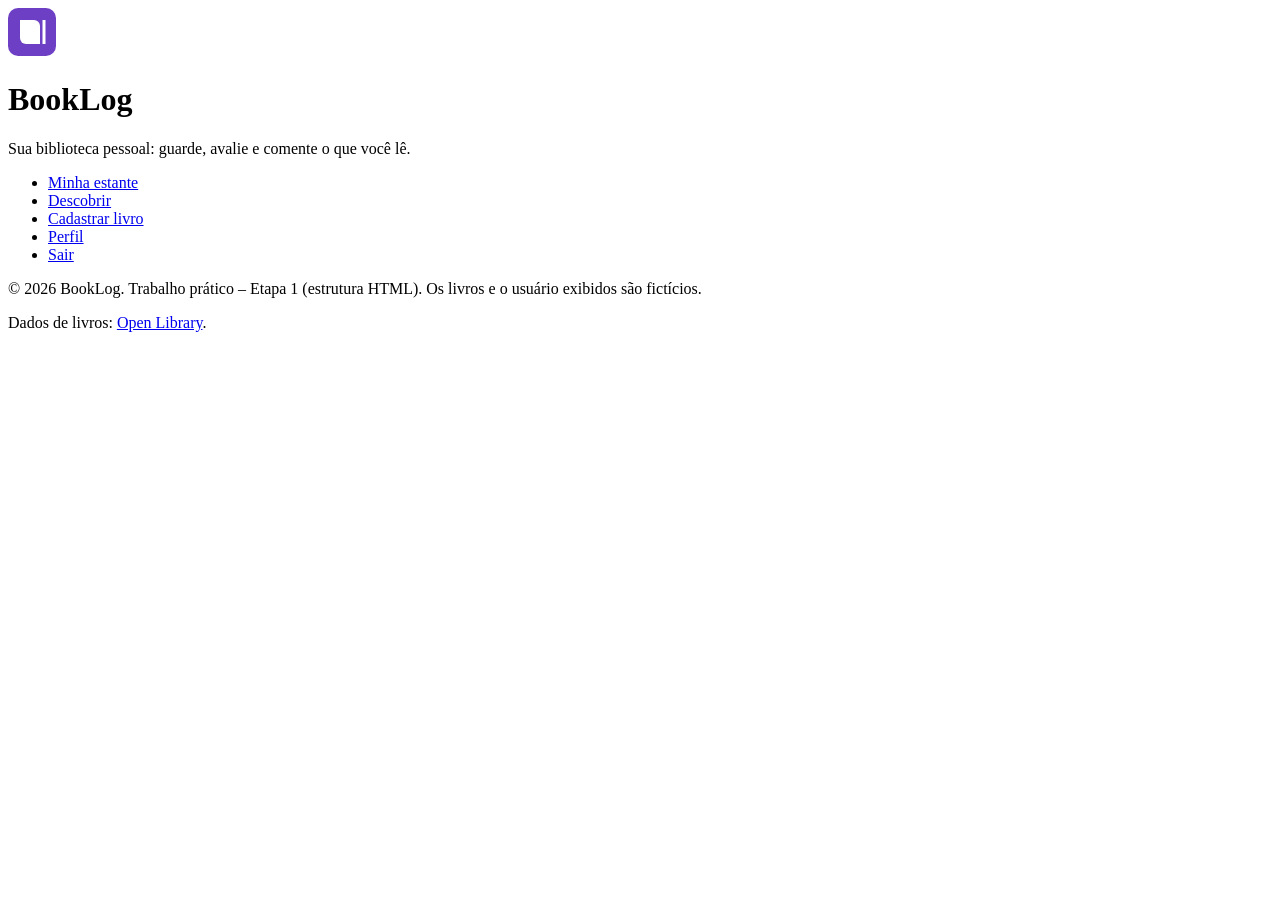
==== index.html @ fb5ba666 "feat: adiciona cabeçalho, navegação e rodapé" ====
<!DOCTYPE html>
<html lang="pt-BR">
<head>
  <meta charset="UTF-8">
  <meta name="viewport" content="width=device-width, initial-scale=1.0">
  <title>Minha estante | BookLog</title>
  <link rel="stylesheet" href="assets/css/style.css">
  <script src="assets/js/script.js" defer></script>
</head>
<body>
    <header>
    <a href="index.html"><img src="assets/img/logo.svg" alt="Logotipo do BookLog" width="48" height="48"></a>
    <div>
      <h1>BookLog</h1>
      <p>Sua biblioteca pessoal: guarde, avalie e comente o que você lê.</p>
    </div>
    <nav aria-label="Navegação principal">
      <ul>
        <li><a href="index.html" aria-current="page">Minha estante</a></li>
        <li><a href="pages/descobrir.html">Descobrir</a></li>
        <li><a href="pages/cadastro.html">Cadastrar livro</a></li>
        <li><a href="pages/perfil.html">Perfil</a></li>
        <li><a href="pages/login.html">Sair</a></li>
      </ul>
    </nav>
  </header>

  <main>
    
  </main>

  <footer>
    <p>&copy; 2026 BookLog. Trabalho prático &ndash; Etapa 1 (estrutura HTML). Os livros e o usuário exibidos são fictícios.</p>
    <p>Dados de livros: <a href="https://openlibrary.org" target="_blank" rel="noopener">Open Library</a>.</p>
  </footer>
</body>
</html>
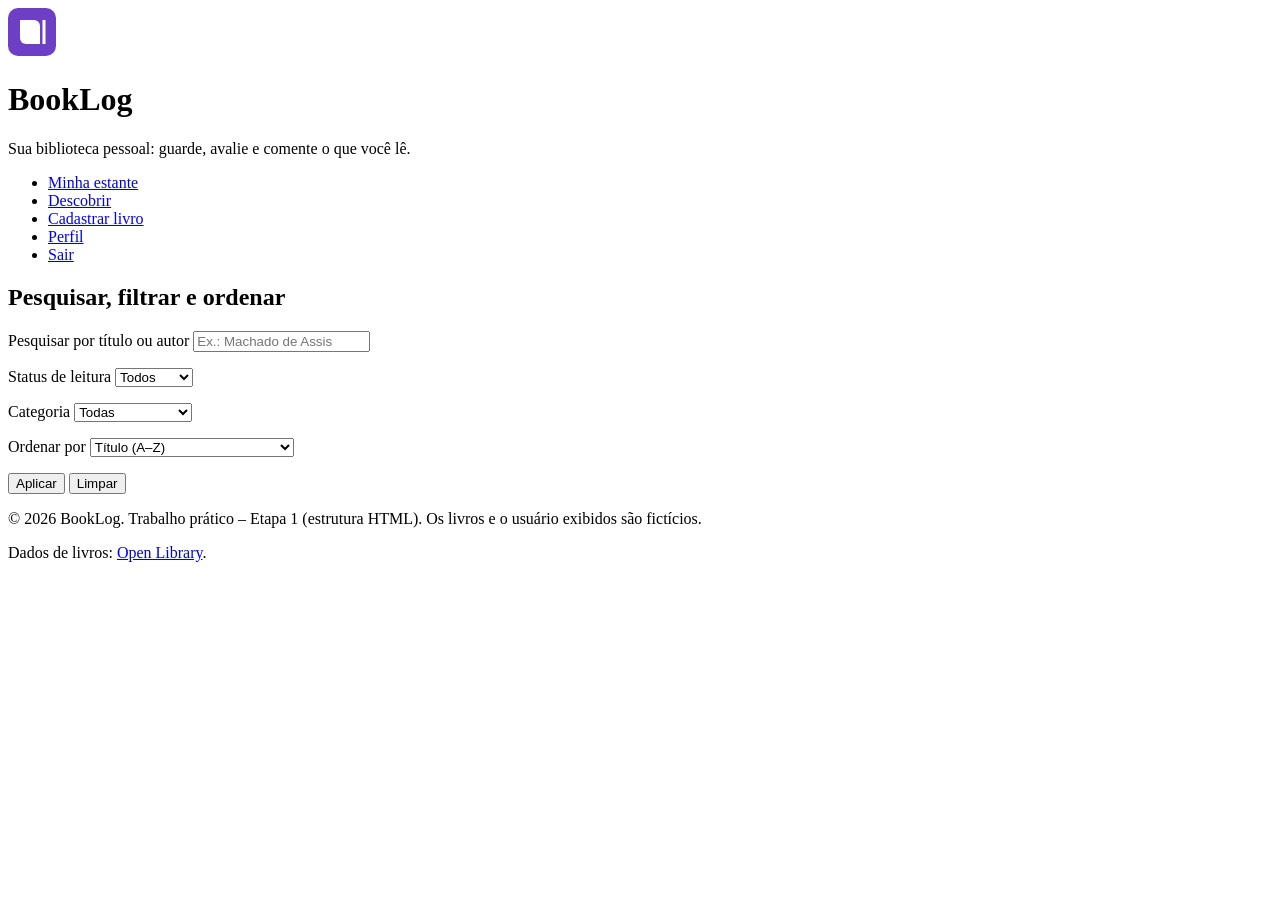
==== commit 08b159e1: "feat: adiciona pesquisa, filtro e ordenação da estante" ====
--- a/index.html
+++ b/index.html
@@ -26,7 +26,47 @@
   </header>
 
   <main>
-    
+          <section aria-labelledby="t-busca">
+      <h2 id="t-busca">Pesquisar, filtrar e ordenar</h2>
+      <form action="#" method="get">
+        <p>
+          <label for="busca">Pesquisar por título ou autor</label>
+          <input type="search" id="busca" name="busca" placeholder="Ex.: Machado de Assis">
+        </p>
+        <p>
+          <label for="f-status">Status de leitura</label>
+          <select id="f-status" name="status">
+            <option value="">Todos</option>
+            <option value="quero-ler">Quero ler</option>
+            <option value="lendo">Lendo</option>
+            <option value="lido">Lido</option>
+          </select>
+        </p>
+        <p>
+          <label for="f-cat">Categoria</label>
+          <select id="f-cat" name="categoria">
+            <option value="">Todas</option>
+            <option value="romance">Romance</option>
+            <option value="fantasia">Fantasia</option>
+            <option value="ficcao-cientifica">Ficção científica</option>
+            <option value="biografia">Biografia</option>
+            <option value="nao-ficcao">Não ficção</option>
+            <option value="outro">Outro</option>
+          </select>
+        </p>
+        <p>
+          <label for="ordem">Ordenar por</label>
+          <select id="ordem" name="ordem">
+            <option value="titulo">Título (A–Z)</option>
+            <option value="autor">Autor (A–Z)</option>
+            <option value="nota">Maior nota</option>
+            <option value="conclusao">Leitura concluída mais recente</option>
+          </select>
+        </p>
+        <button type="submit">Aplicar</button>
+        <button type="reset">Limpar</button>
+      </form>
+    </section>
   </main>
 
   <footer>
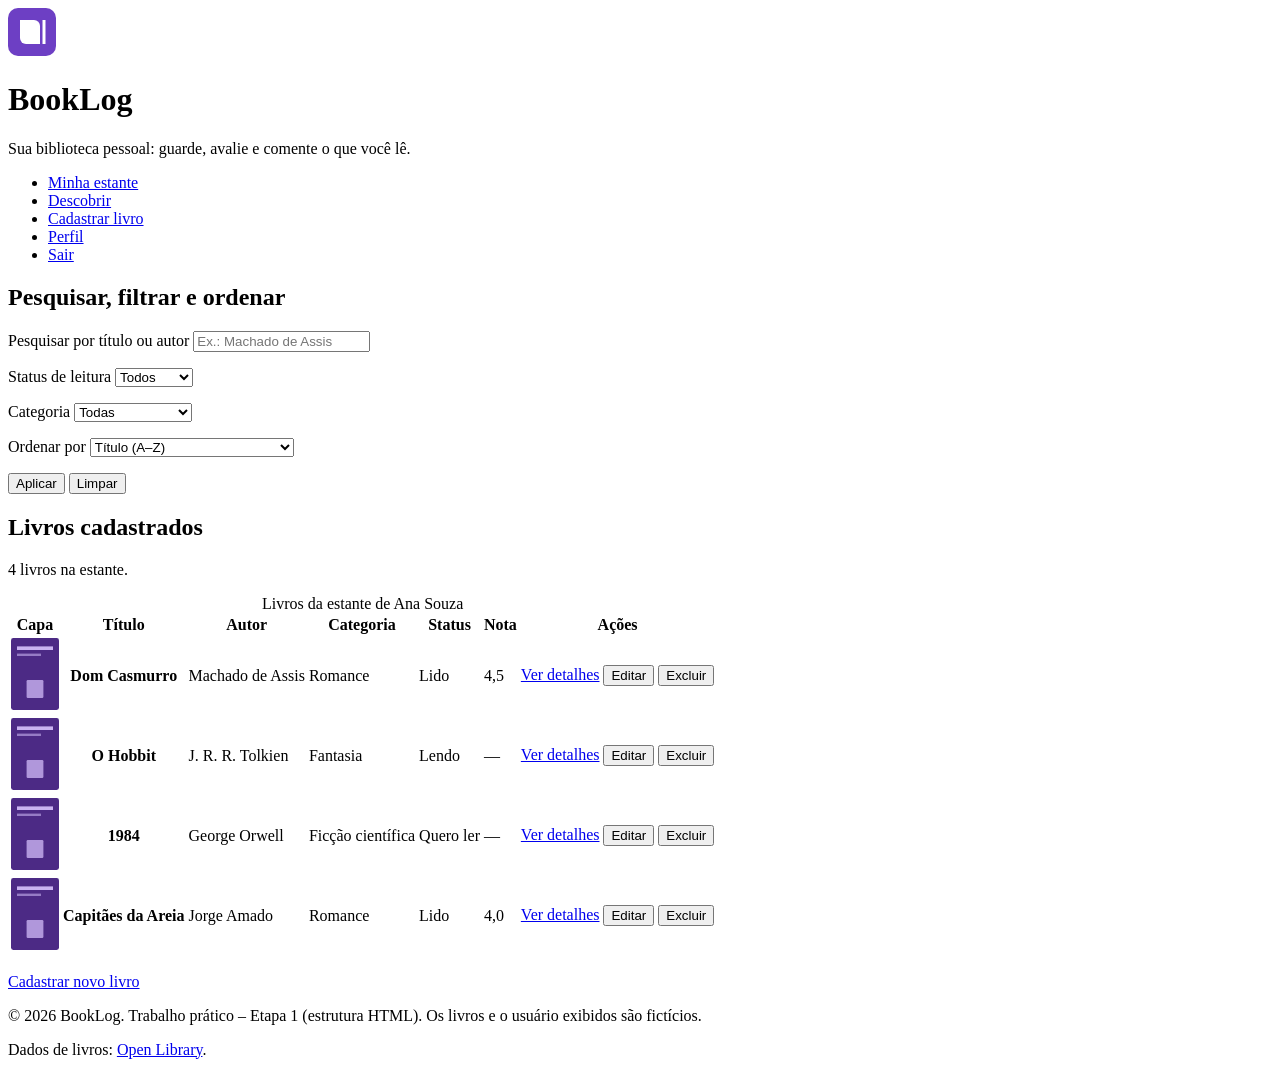
==== commit 641fac9a: "feat: adiciona listagem de livros em tabela" ====
--- a/index.html
+++ b/index.html
@@ -67,6 +67,79 @@
         <button type="reset">Limpar</button>
       </form>
     </section>
+     <section aria-labelledby="t-lista">
+      <h2 id="t-lista">Livros cadastrados</h2>
+      <p>4 livros na estante.</p>
+      <table>
+        <caption>Livros da estante de Ana Souza</caption>
+        <thead>
+          <tr>
+            <th scope="col">Capa</th>
+            <th scope="col">Título</th>
+            <th scope="col">Autor</th>
+            <th scope="col">Categoria</th>
+            <th scope="col">Status</th>
+            <th scope="col">Nota</th>
+            <th scope="col">Ações</th>
+          </tr>
+        </thead>
+        <tbody>
+          <tr>
+            <td><img src="assets/img/capa-exemplo.svg" alt="Capa de Dom Casmurro" width="48" height="72"></td>
+            <th scope="row">Dom Casmurro</th>
+            <td>Machado de Assis</td>
+            <td>Romance</td>
+            <td>Lido</td>
+            <td>4,5</td>
+            <td>
+              <a href="pages/livro.html">Ver detalhes</a>
+              <button type="button" aria-label="Editar Dom Casmurro">Editar</button>
+              <button type="button" aria-label="Excluir Dom Casmurro">Excluir</button>
+            </td>
+          </tr>
+          <tr>
+            <td><img src="assets/img/capa-exemplo.svg" alt="Capa de O Hobbit" width="48" height="72"></td>
+            <th scope="row">O Hobbit</th>
+            <td>J. R. R. Tolkien</td>
+            <td>Fantasia</td>
+            <td>Lendo</td>
+            <td>—</td>
+            <td>
+              <a href="pages/livro.html">Ver detalhes</a>
+              <button type="button" aria-label="Editar O Hobbit">Editar</button>
+              <button type="button" aria-label="Excluir O Hobbit">Excluir</button>
+            </td>
+          </tr>
+          <tr>
+            <td><img src="assets/img/capa-exemplo.svg" alt="Capa de 1984" width="48" height="72"></td>
+            <th scope="row">1984</th>
+            <td>George Orwell</td>
+            <td>Ficção científica</td>
+            <td>Quero ler</td>
+            <td>—</td>
+            <td>
+              <a href="pages/livro.html">Ver detalhes</a>
+              <button type="button" aria-label="Editar 1984">Editar</button>
+              <button type="button" aria-label="Excluir 1984">Excluir</button>
+            </td>
+          </tr>
+          <tr>
+            <td><img src="assets/img/capa-exemplo.svg" alt="Capa de Capitães da Areia" width="48" height="72"></td>
+            <th scope="row">Capitães da Areia</th>
+            <td>Jorge Amado</td>
+            <td>Romance</td>
+            <td>Lido</td>
+            <td>4,0</td>
+            <td>
+              <a href="pages/livro.html">Ver detalhes</a>
+              <button type="button" aria-label="Editar Capitães da Areia">Editar</button>
+              <button type="button" aria-label="Excluir Capitães da Areia">Excluir</button>
+            </td>
+          </tr>
+        </tbody>
+      </table>
+      <p><a href="pages/cadastro.html">Cadastrar novo livro</a></p>
+    </section>
   </main>
 
   <footer>
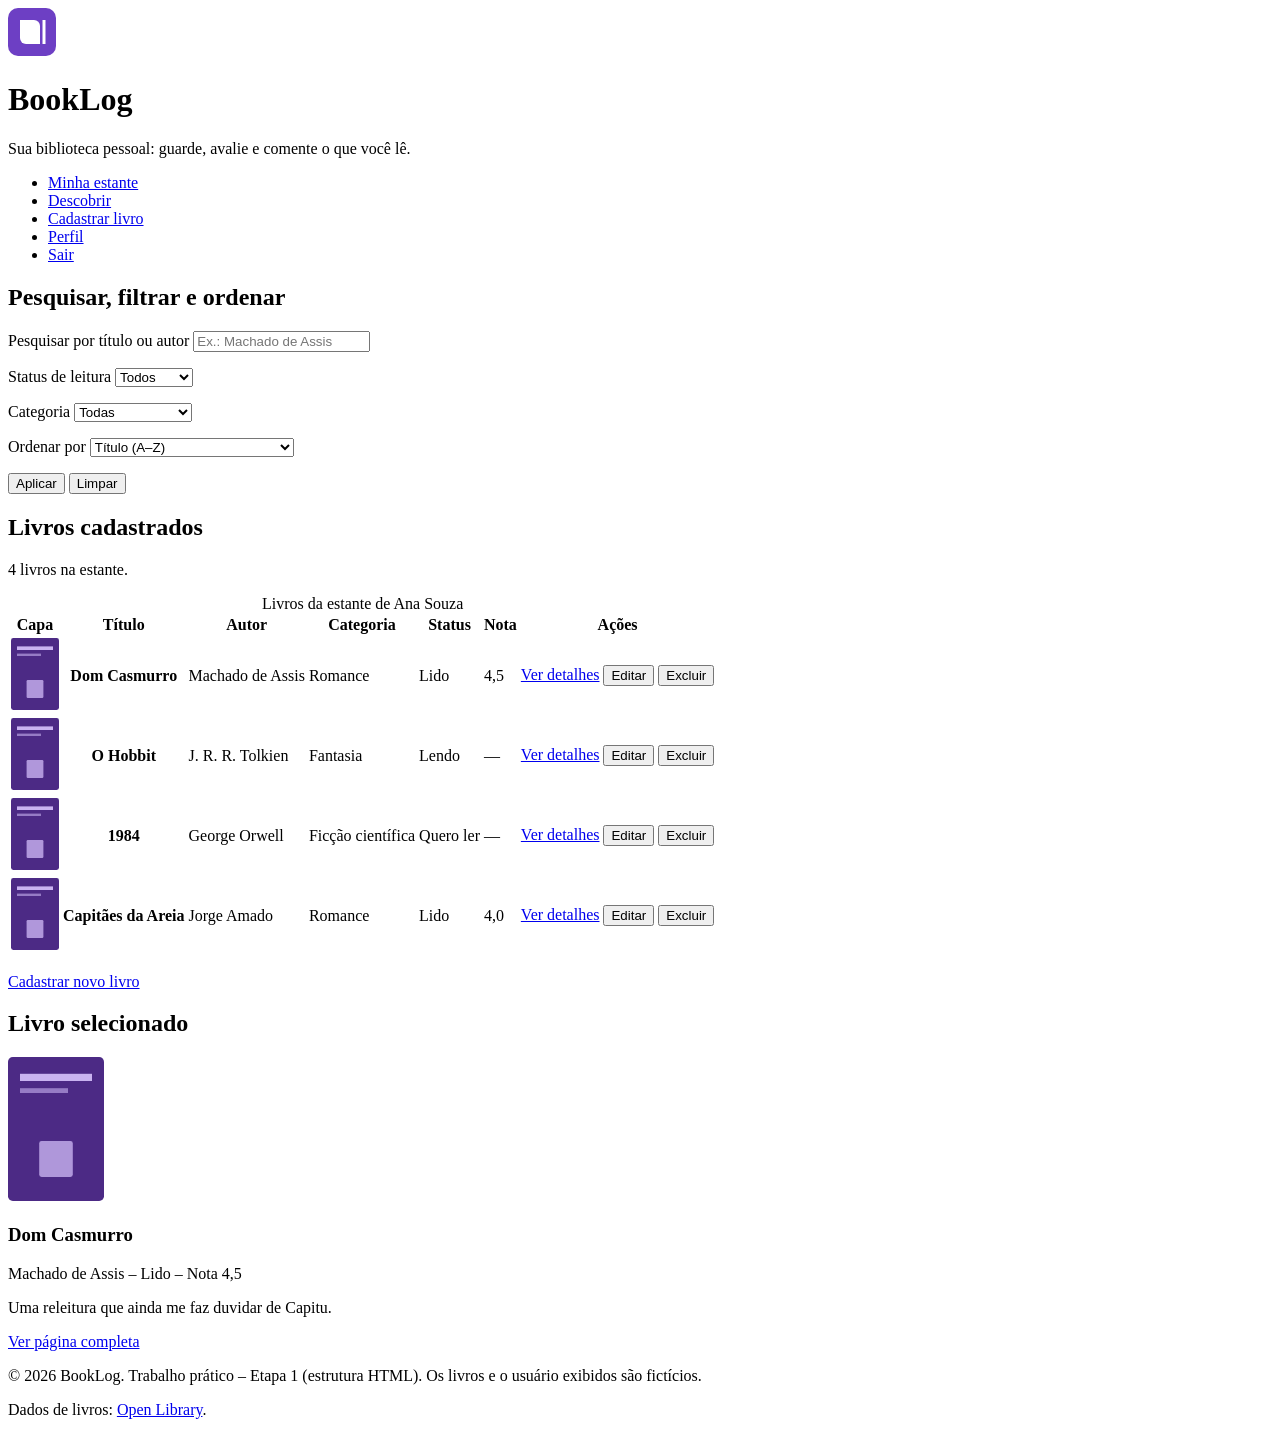
==== commit d6b5f0d2: "feat: adiciona área de detalhes do livro" ====
--- a/index.html
+++ b/index.html
@@ -140,6 +140,23 @@
       </table>
       <p><a href="pages/cadastro.html">Cadastrar novo livro</a></p>
     </section>
+        <aside aria-labelledby="t-resumo">
+      <h2 id="t-resumo">Livro selecionado</h2>
+      <article>
+        <img src="assets/img/capa-exemplo.svg" alt="Capa de Dom Casmurro" width="96" height="144">
+        <h3>Dom Casmurro</h3>
+        <p>Machado de Assis &ndash; Lido &ndash; Nota 4,5</p>
+        <p>Uma releitura que ainda me faz duvidar de Capitu.</p>
+        <a href="pages/livro.html">Ver página completa</a>
+      </article>
+    </aside>
+
+    <dialog id="confirmar-exclusao">
+      <h2>Excluir livro?</h2>
+      <p>Esta ação remove o livro e a resenha da sua estante.</p>
+      <button type="button">Confirmar exclusão</button>
+      <button type="button">Cancelar</button>
+    </dialog>
   </main>
 
   <footer>
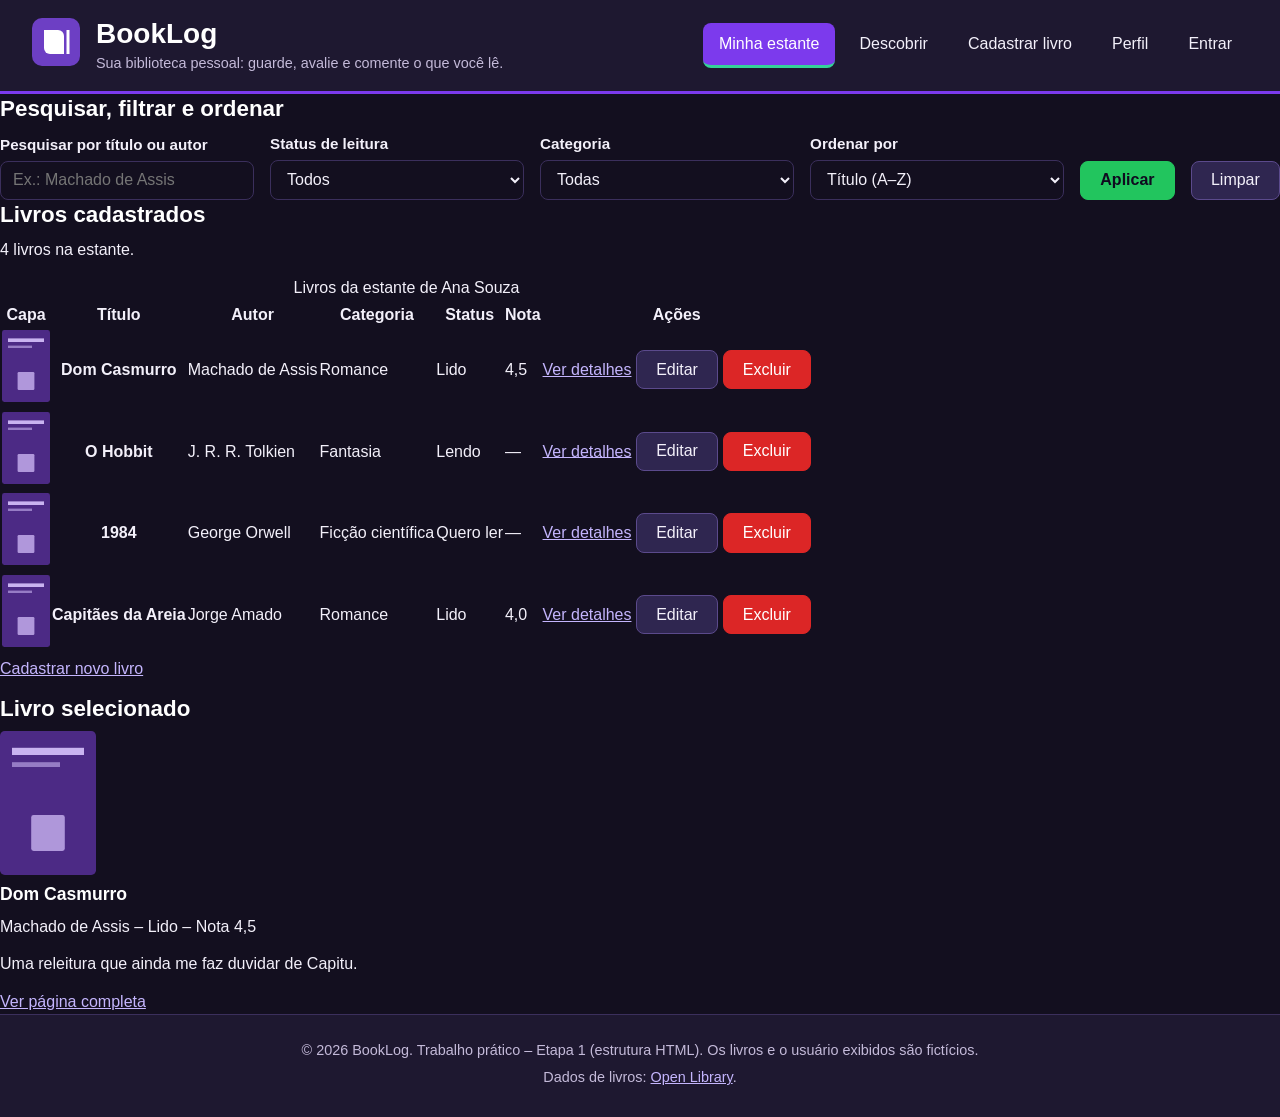
==== commit c541de1d: "style: estiliza formulários e botões e fix: renomeia link Sair para Entrar na navegação" ====
--- a/index.html
+++ b/index.html
@@ -8,7 +8,7 @@
   <script src="assets/js/script.js" defer></script>
 </head>
 <body>
-    <header>
+  <header>
     <a href="index.html"><img src="assets/img/logo.svg" alt="Logotipo do BookLog" width="48" height="48"></a>
     <div>
       <h1>BookLog</h1>
@@ -20,13 +20,13 @@
         <li><a href="pages/descobrir.html">Descobrir</a></li>
         <li><a href="pages/cadastro.html">Cadastrar livro</a></li>
         <li><a href="pages/perfil.html">Perfil</a></li>
-        <li><a href="pages/login.html">Sair</a></li>
+        <li><a href="pages/login.html">Entrar</a></li>
       </ul>
     </nav>
   </header>
 
   <main>
-          <section aria-labelledby="t-busca">
+    <section aria-labelledby="t-busca">
       <h2 id="t-busca">Pesquisar, filtrar e ordenar</h2>
       <form action="#" method="get">
         <p>
@@ -44,15 +44,7 @@
         </p>
         <p>
           <label for="f-cat">Categoria</label>
-          <select id="f-cat" name="categoria">
-            <option value="">Todas</option>
-            <option value="romance">Romance</option>
-            <option value="fantasia">Fantasia</option>
-            <option value="ficcao-cientifica">Ficção científica</option>
-            <option value="biografia">Biografia</option>
-            <option value="nao-ficcao">Não ficção</option>
-            <option value="outro">Outro</option>
-          </select>
+          <select id="f-cat" name="categoria"><option value="">Todas</option><option value="romance">Romance</option><option value="fantasia">Fantasia</option><option value="ficção-científica">Ficção científica</option><option value="biografia">Biografia</option><option value="não-ficção">Não ficção</option><option value="outro">Outro</option></select>
         </p>
         <p>
           <label for="ordem">Ordenar por</label>
@@ -67,7 +59,8 @@
         <button type="reset">Limpar</button>
       </form>
     </section>
-     <section aria-labelledby="t-lista">
+
+    <section aria-labelledby="t-lista">
       <h2 id="t-lista">Livros cadastrados</h2>
       <p>4 livros na estante.</p>
       <table>
@@ -84,63 +77,64 @@
           </tr>
         </thead>
         <tbody>
-          <tr>
-            <td><img src="assets/img/capa-exemplo.svg" alt="Capa de Dom Casmurro" width="48" height="72"></td>
-            <th scope="row">Dom Casmurro</th>
-            <td>Machado de Assis</td>
-            <td>Romance</td>
-            <td>Lido</td>
-            <td>4,5</td>
-            <td>
-              <a href="pages/livro.html">Ver detalhes</a>
-              <button type="button" aria-label="Editar Dom Casmurro">Editar</button>
-              <button type="button" aria-label="Excluir Dom Casmurro">Excluir</button>
-            </td>
-          </tr>
-          <tr>
-            <td><img src="assets/img/capa-exemplo.svg" alt="Capa de O Hobbit" width="48" height="72"></td>
-            <th scope="row">O Hobbit</th>
-            <td>J. R. R. Tolkien</td>
-            <td>Fantasia</td>
-            <td>Lendo</td>
-            <td>—</td>
-            <td>
-              <a href="pages/livro.html">Ver detalhes</a>
-              <button type="button" aria-label="Editar O Hobbit">Editar</button>
-              <button type="button" aria-label="Excluir O Hobbit">Excluir</button>
-            </td>
-          </tr>
-          <tr>
-            <td><img src="assets/img/capa-exemplo.svg" alt="Capa de 1984" width="48" height="72"></td>
-            <th scope="row">1984</th>
-            <td>George Orwell</td>
-            <td>Ficção científica</td>
-            <td>Quero ler</td>
-            <td>—</td>
-            <td>
-              <a href="pages/livro.html">Ver detalhes</a>
-              <button type="button" aria-label="Editar 1984">Editar</button>
-              <button type="button" aria-label="Excluir 1984">Excluir</button>
-            </td>
-          </tr>
-          <tr>
-            <td><img src="assets/img/capa-exemplo.svg" alt="Capa de Capitães da Areia" width="48" height="72"></td>
-            <th scope="row">Capitães da Areia</th>
-            <td>Jorge Amado</td>
-            <td>Romance</td>
-            <td>Lido</td>
-            <td>4,0</td>
-            <td>
-              <a href="pages/livro.html">Ver detalhes</a>
-              <button type="button" aria-label="Editar Capitães da Areia">Editar</button>
-              <button type="button" aria-label="Excluir Capitães da Areia">Excluir</button>
-            </td>
-          </tr>
+        <tr>
+          <td><img src="assets/img/capa-exemplo.svg" alt="Capa de Dom Casmurro" width="48" height="72"></td>
+          <th scope="row">Dom Casmurro</th>
+          <td>Machado de Assis</td>
+          <td>Romance</td>
+          <td>Lido</td>
+          <td>4,5</td>
+          <td>
+            <a href="pages/livro.html">Ver detalhes</a>
+            <button type="button" aria-label="Editar Dom Casmurro">Editar</button>
+            <button type="button" class="perigo" aria-label="Excluir Dom Casmurro">Excluir</button>
+          </td>
+        </tr>
+        <tr>
+          <td><img src="assets/img/capa-exemplo.svg" alt="Capa de O Hobbit" width="48" height="72"></td>
+          <th scope="row">O Hobbit</th>
+          <td>J. R. R. Tolkien</td>
+          <td>Fantasia</td>
+          <td>Lendo</td>
+          <td>—</td>
+          <td>
+            <a href="pages/livro.html">Ver detalhes</a>
+            <button type="button" aria-label="Editar O Hobbit">Editar</button>
+            <button type="button" class="perigo" aria-label="Excluir O Hobbit">Excluir</button>
+          </td>
+        </tr>
+        <tr>
+          <td><img src="assets/img/capa-exemplo.svg" alt="Capa de 1984" width="48" height="72"></td>
+          <th scope="row">1984</th>
+          <td>George Orwell</td>
+          <td>Ficção científica</td>
+          <td>Quero ler</td>
+          <td>—</td>
+          <td>
+            <a href="pages/livro.html">Ver detalhes</a>
+            <button type="button" aria-label="Editar 1984">Editar</button>
+            <button type="button" class="perigo" aria-label="Excluir 1984">Excluir</button>
+          </td>
+        </tr>
+        <tr>
+          <td><img src="assets/img/capa-exemplo.svg" alt="Capa de Capitães da Areia" width="48" height="72"></td>
+          <th scope="row">Capitães da Areia</th>
+          <td>Jorge Amado</td>
+          <td>Romance</td>
+          <td>Lido</td>
+          <td>4,0</td>
+          <td>
+            <a href="pages/livro.html">Ver detalhes</a>
+            <button type="button" aria-label="Editar Capitães da Areia">Editar</button>
+            <button type="button" class="perigo" aria-label="Excluir Capitães da Areia">Excluir</button>
+          </td>
+        </tr>
         </tbody>
       </table>
       <p><a href="pages/cadastro.html">Cadastrar novo livro</a></p>
     </section>
-        <aside aria-labelledby="t-resumo">
+
+    <aside aria-labelledby="t-resumo">
       <h2 id="t-resumo">Livro selecionado</h2>
       <article>
         <img src="assets/img/capa-exemplo.svg" alt="Capa de Dom Casmurro" width="96" height="144">
@@ -154,7 +148,7 @@
     <dialog id="confirmar-exclusao">
       <h2>Excluir livro?</h2>
       <p>Esta ação remove o livro e a resenha da sua estante.</p>
-      <button type="button">Confirmar exclusão</button>
+      <button type="button" class="perigo">Confirmar exclusão</button>
       <button type="button">Cancelar</button>
     </dialog>
   </main>
--- a/assets/css/style.css
+++ b/assets/css/style.css
@@ -0,0 +1,194 @@
+* {
+  margin: 0;
+  padding: 0;
+  box-sizing: border-box;
+}
+
+body {
+  min-height: 100vh;
+  display: flex;
+  flex-direction: column;
+  font-family: "Segoe UI", Arial, sans-serif;
+  font-size: 1rem;
+  line-height: 1.6;
+  background-color: #130f1f;
+  color: #f3f0fa;
+}
+
+h1, h2, h3 {
+  margin-bottom: 0.5rem;
+  color: #ffffff;
+  line-height: 1.3;
+}
+
+h1 { font-size: 1.75rem; }
+h2 { font-size: 1.4rem; }
+h3 { font-size: 1.1rem; }
+
+p { margin-bottom: 0.75rem; }
+
+a { color: #c4b5fd; }
+a:hover { color: #6ee7b7; }
+
+img {
+  max-width: 100%;
+  height: auto;
+}
+
+body > header {
+  display: flex;
+  flex-wrap: wrap;
+  align-items: center;
+  gap: 1rem;
+  padding: 1rem 2rem;
+  background-color: #1e1830;
+  border-bottom: 3px solid #7c3aed;
+}
+
+body > header img {
+  width: 3rem;
+  height: 3rem;
+}
+
+body > header div { flex: 1; }
+body > header h1 { margin-bottom: 0; }
+
+body > header p {
+  margin-bottom: 0;
+  color: #c4bad9;
+  font-size: 0.9rem;
+}
+
+nav ul {
+  display: flex;
+  flex-wrap: wrap;
+  gap: 0.5rem;
+  list-style: none;
+}
+
+nav a {
+  display: block;
+  padding: 0.5rem 1rem;
+  color: #f3f0fa;
+  text-decoration: none;
+  border-radius: 0.5rem;
+  border-bottom: 3px solid transparent;
+}
+
+nav a:hover { background-color: #2f2650; }
+
+nav a[aria-current="page"] {
+  background-color: #7c3aed;
+  color: #ffffff;
+  border-bottom-color: #34d399;
+}
+
+body > footer {
+  padding: 1.5rem 2rem;
+  background-color: #1e1830;
+  border-top: 1px solid #3b2f5c;
+  color: #c4bad9;
+  font-size: 0.9rem;
+  text-align: center;
+}
+
+body > footer p { margin-bottom: 0.25rem; }
+
+/* Formulários e botões */
+form {
+  display: flex;
+  flex-wrap: wrap;
+  align-items: flex-end;
+  gap: 1rem;
+}
+
+form p {
+  flex: 1 1 12rem;
+  margin-bottom: 0;
+}
+
+fieldset {
+  flex: 1 1 20rem;
+  padding: 1rem 1.25rem;
+  border: 1px solid #3b2f5c;
+  border-radius: 0.5rem;
+}
+
+fieldset p { margin-bottom: 1rem; }
+
+legend {
+  padding: 0 0.5rem;
+  color: #6ee7b7;
+  font-weight: bold;
+}
+
+label {
+  display: block;
+  margin-bottom: 0.25rem;
+  font-size: 0.95rem;
+  font-weight: bold;
+}
+
+input, select, textarea {
+  width: 100%;
+  padding: 0.6rem 0.75rem;
+  font-family: inherit;
+  font-size: 1rem;
+  color: #f3f0fa;
+  background-color: #130f1f;
+  border: 1px solid #3b2f5c;
+  border-radius: 0.5rem;
+}
+
+textarea {
+  min-height: 7rem;
+  resize: vertical;
+}
+
+input[type="radio"], input[type="checkbox"] {
+  width: auto;
+  margin-right: 0.35rem;
+}
+
+input[type="radio"] + label, input[type="checkbox"] + label {
+  display: inline;
+  margin-right: 1rem;
+  font-weight: normal;
+}
+
+form > a { padding: 0.6rem 0.5rem; }
+
+button {
+  padding: 0.6rem 1.2rem;
+  font-family: inherit;
+  font-size: 1rem;
+  color: #f3f0fa;
+  background-color: #2f2650;
+  border: 1px solid #5b4a8c;
+  border-radius: 0.5rem;
+  cursor: pointer;
+}
+
+button:hover { background-color: #3d3166; }
+
+button[type="submit"] {
+  background-color: #22c55e;
+  border-color: #22c55e;
+  color: #0f0a1f;
+  font-weight: bold;
+}
+
+button[type="submit"]:hover { background-color: #4ade80; }
+
+button:disabled {
+  opacity: 0.5;
+  cursor: not-allowed;
+}
+
+.perigo {
+  background-color: #dc2626;
+  border-color: #dc2626;
+  color: #ffffff;
+}
+
+.perigo:hover { background-color: #b91c1c; }
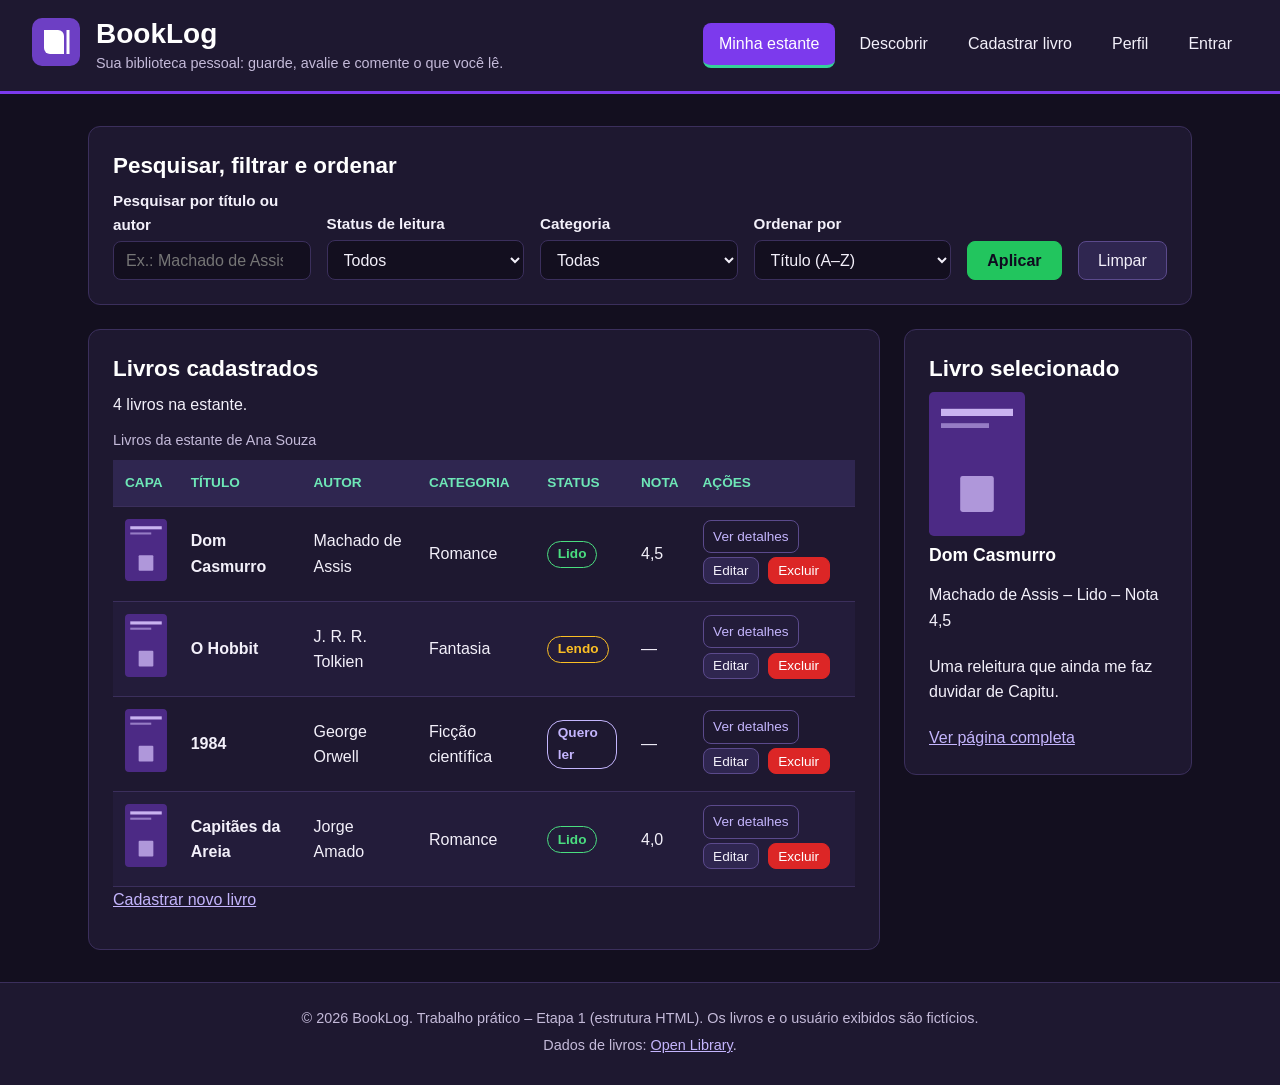
==== commit a2f74c3b: "style: organiza listagem e detalhes com flexbox e grid" ====
--- a/index.html
+++ b/index.html
@@ -63,7 +63,7 @@
     <section aria-labelledby="t-lista">
       <h2 id="t-lista">Livros cadastrados</h2>
       <p>4 livros na estante.</p>
-      <table>
+      <table class="tabela-livros">
         <caption>Livros da estante de Ana Souza</caption>
         <thead>
           <tr>
@@ -82,7 +82,7 @@
           <th scope="row">Dom Casmurro</th>
           <td>Machado de Assis</td>
           <td>Romance</td>
-          <td>Lido</td>
+          <td><span class="status lido">Lido</span></td>
           <td>4,5</td>
           <td>
             <a href="pages/livro.html">Ver detalhes</a>
@@ -95,7 +95,7 @@
           <th scope="row">O Hobbit</th>
           <td>J. R. R. Tolkien</td>
           <td>Fantasia</td>
-          <td>Lendo</td>
+          <td><span class="status lendo">Lendo</span></td>
           <td>—</td>
           <td>
             <a href="pages/livro.html">Ver detalhes</a>
@@ -108,7 +108,7 @@
           <th scope="row">1984</th>
           <td>George Orwell</td>
           <td>Ficção científica</td>
-          <td>Quero ler</td>
+          <td><span class="status quero-ler">Quero ler</span></td>
           <td>—</td>
           <td>
             <a href="pages/livro.html">Ver detalhes</a>
@@ -121,7 +121,7 @@
           <th scope="row">Capitães da Areia</th>
           <td>Jorge Amado</td>
           <td>Romance</td>
-          <td>Lido</td>
+          <td><span class="status lido">Lido</span></td>
           <td>4,0</td>
           <td>
             <a href="pages/livro.html">Ver detalhes</a>
--- a/assets/css/style.css
+++ b/assets/css/style.css
@@ -191,4 +191,181 @@
   color: #ffffff;
 }
 
-.perigo:hover { background-color: #b91c1c; }+.perigo:hover { background-color: #b91c1c; }
+
+/* Layout, listagem e detalhes */
+main {
+  flex: 1;
+  display: flex;
+  flex-wrap: wrap;
+  align-content: flex-start;
+  gap: 1.5rem;
+  width: 100%;
+  max-width: 72rem;
+  margin: 0 auto;
+  padding: 2rem 1.5rem;
+}
+
+main > section, main > article, main > aside {
+  padding: 1.5rem;
+  background-color: #1e1830;
+  border: 1px solid #3b2f5c;
+  border-radius: 0.75rem;
+}
+
+main > section { flex: 1 1 100%; }
+main > section + section { flex: 1 1 30rem; }
+
+main > aside {
+  flex: 0 1 18rem;
+  align-self: flex-start;
+}
+
+aside article {
+  display: grid;
+  gap: 0.5rem;
+}
+
+table {
+  width: 100%;
+  border-collapse: collapse;
+}
+
+caption {
+  padding-bottom: 0.5rem;
+  color: #c4bad9;
+  font-size: 0.9rem;
+  text-align: left;
+}
+
+th, td {
+  padding: 0.75rem;
+  text-align: left;
+  border-bottom: 1px solid #3b2f5c;
+}
+
+thead th {
+  background-color: #2f2650;
+  color: #6ee7b7;
+  font-size: 0.85rem;
+  text-transform: uppercase;
+}
+
+tbody tr:nth-child(even) { background-color: #231c3a; }
+tbody tr:hover { background-color: #2f2650; }
+
+td img {
+  width: 3rem;
+  border-radius: 0.25rem;
+}
+
+td a, td button {
+  display: inline-block;
+  margin: 0 0.25rem 0.25rem 0;
+  padding: 0.3rem 0.6rem;
+  font-size: 0.85rem;
+}
+
+td a {
+  border: 1px solid #5b4a8c;
+  border-radius: 0.5rem;
+  text-decoration: none;
+}
+
+.status {
+  display: inline-block;
+  padding: 0.1rem 0.6rem;
+  border: 1px solid;
+  border-radius: 1rem;
+  font-size: 0.85rem;
+  font-weight: bold;
+}
+
+.lido { color: #4ade80; }
+.lendo { color: #fbbf24; }
+.quero-ler { color: #c4b5fd; }
+
+dl {
+  display: grid;
+  grid-template-columns: max-content 1fr;
+  gap: 0.4rem 1.25rem;
+}
+
+dt {
+  color: #c4bad9;
+  font-weight: bold;
+}
+
+main > article {
+  flex: 1 1 100%;
+  display: grid;
+  grid-template-columns: 10rem 1fr;
+  gap: 1rem 2rem;
+}
+
+main > article > header, main > article > footer { grid-column: 1 / 3; }
+main > article > section { grid-column: 2; }
+main > article figure { grid-row: 2 / 4; }
+main > article figure img { border-radius: 0.5rem; }
+
+main > article > footer {
+  display: flex;
+  flex-wrap: wrap;
+  align-items: center;
+  gap: 0.75rem;
+}
+
+figcaption {
+  margin-top: 0.4rem;
+  color: #c4bad9;
+  font-size: 0.85rem;
+  text-align: center;
+}
+
+main ul {
+  display: grid;
+  grid-template-columns: repeat(auto-fill, minmax(16rem, 1fr));
+  gap: 1rem;
+  list-style: none;
+}
+
+main li article {
+  display: grid;
+  grid-template-columns: auto 1fr;
+  gap: 0.25rem 1rem;
+  padding: 1rem;
+  background-color: #2a2145;
+  border: 1px solid #3b2f5c;
+  border-radius: 0.5rem;
+}
+
+main li article > * { grid-column: 2; }
+
+main li article img {
+  grid-column: 1;
+  grid-row: 1 / 5;
+  border-radius: 0.25rem;
+}
+
+main li article p { margin-bottom: 0; }
+
+main > section > img {
+  display: block;
+  width: 6rem;
+  margin-bottom: 1rem;
+  border-radius: 50%;
+}
+
+ol { padding-left: 1.5rem; }
+
+.caixa-login {
+  flex: 0 1 26rem;
+  margin: 0 auto;
+}
+
+.caixa-login form {
+  flex-direction: column;
+  align-items: stretch;
+}
+
+.caixa-login form p { flex: none; }
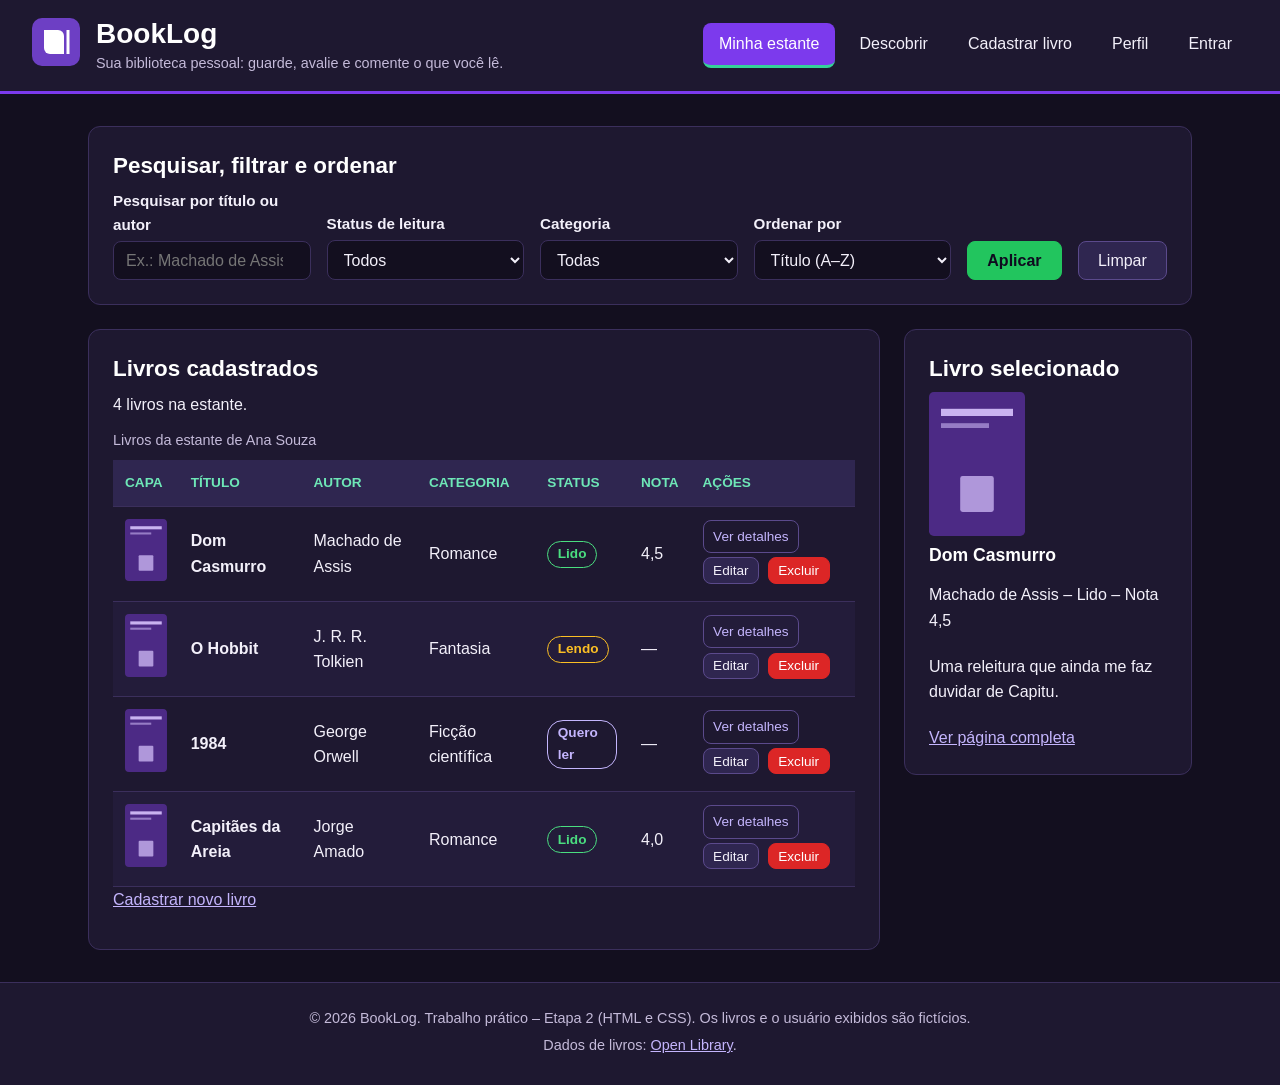
==== commit 1d7ecae8: "docs: atualiza rodapé e README para a Etapa 2" ====
--- a/index.html
+++ b/index.html
@@ -154,7 +154,7 @@
   </main>
 
   <footer>
-    <p>&copy; 2026 BookLog. Trabalho prático &ndash; Etapa 1 (estrutura HTML). Os livros e o usuário exibidos são fictícios.</p>
+    <p>&copy; 2026 BookLog. Trabalho prático &ndash; Etapa 2 (HTML e CSS). Os livros e o usuário exibidos são fictícios.</p>
     <p>Dados de livros: <a href="https://openlibrary.org" target="_blank" rel="noopener">Open Library</a>.</p>
   </footer>
 </body>
--- a/assets/css/style.css
+++ b/assets/css/style.css
@@ -368,4 +368,79 @@
   align-items: stretch;
 }
 
-.caixa-login form p { flex: none; }+.caixa-login form p { flex: none; }
+
+/* Responsividade */
+@media (max-width: 900px) {
+  main > aside { flex: 1 1 100%; }
+}
+
+@media (max-width: 600px) {
+  body > header { padding: 1rem; }
+  body > header nav { flex: 1 1 100%; }
+
+  main {
+    gap: 1rem;
+    padding: 1rem;
+  }
+
+  main > section, main > article, main > aside { padding: 1rem; }
+
+  main > article { grid-template-columns: 1fr; }
+
+  main > article > header, main > article > footer, main > article > section { grid-column: auto; }
+  main > article figure { grid-row: auto; }
+
+  th, td {
+    padding: 0.5rem;
+    font-size: 0.9rem;
+  }
+
+  .tabela-livros th:nth-child(1), .tabela-livros td:nth-child(1),
+  .tabela-livros th:nth-child(3), .tabela-livros td:nth-child(3),
+  .tabela-livros th:nth-child(4), .tabela-livros td:nth-child(4) {
+    display: none;
+  }
+
+  dl { grid-template-columns: 1fr; }
+  dd { margin-bottom: 0.5rem; }
+}
+
+/* Estados de interação e mensagens */
+a:focus, button:focus, input:focus, select:focus, textarea:focus {
+  outline: 3px solid #fbbf24;
+  outline-offset: 2px;
+}
+
+input:hover, select:hover, textarea:hover { border-color: #8b7bc0; }
+
+.mensagem {
+  margin-bottom: 1rem;
+  padding: 0.75rem 1rem;
+  background-color: #2a2145;
+  border-left: 5px solid #c4b5fd;
+  border-radius: 0.5rem;
+}
+
+.sucesso { border-left-color: #4ade80; }
+.erro { border-left-color: #f87171; }
+
+.vazio {
+  border-left-color: #c4bad9;
+  text-align: center;
+}
+
+dialog {
+  width: 90%;
+  max-width: 28rem;
+  margin: auto;
+  padding: 1.5rem;
+  color: #f3f0fa;
+  background-color: #1e1830;
+  border: 1px solid #3b2f5c;
+  border-radius: 0.75rem;
+}
+
+dialog::backdrop { background-color: rgba(10, 8, 18, 0.8); }
+
+dialog button { margin-right: 0.5rem; }
